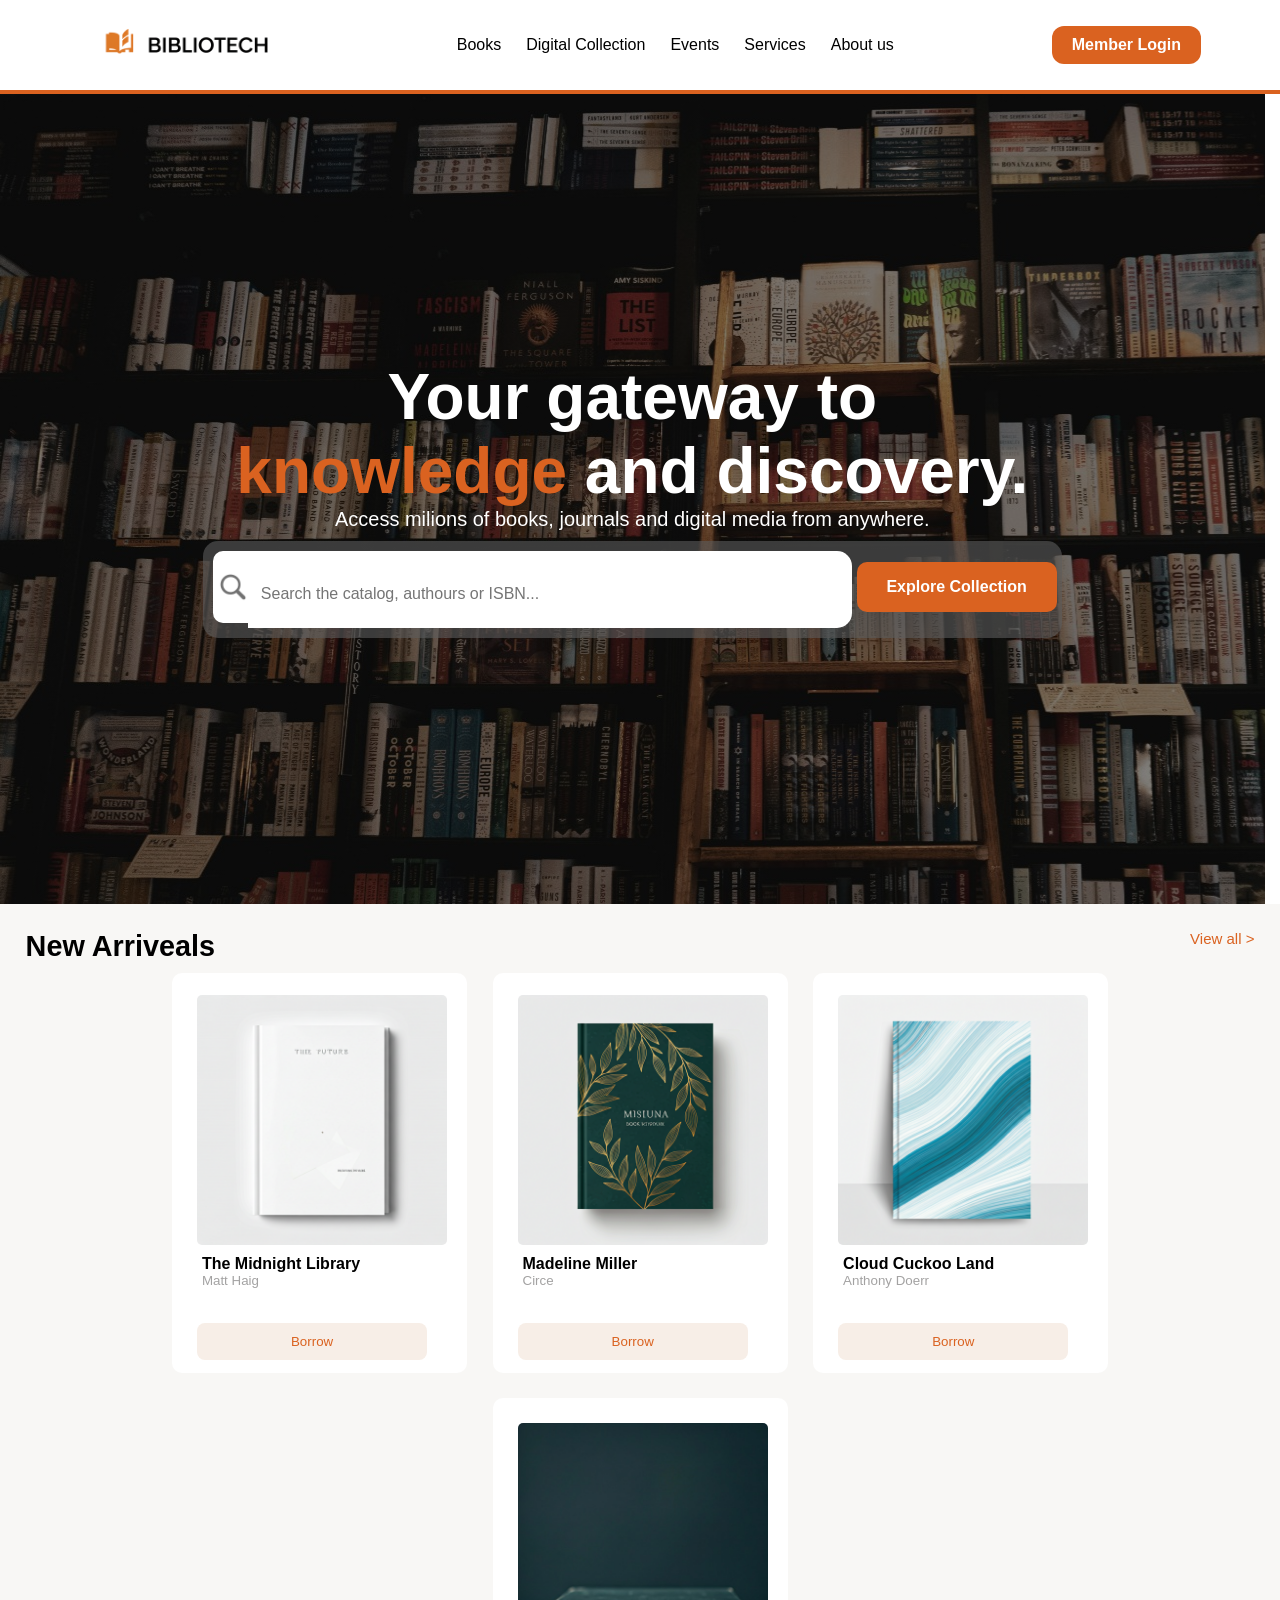
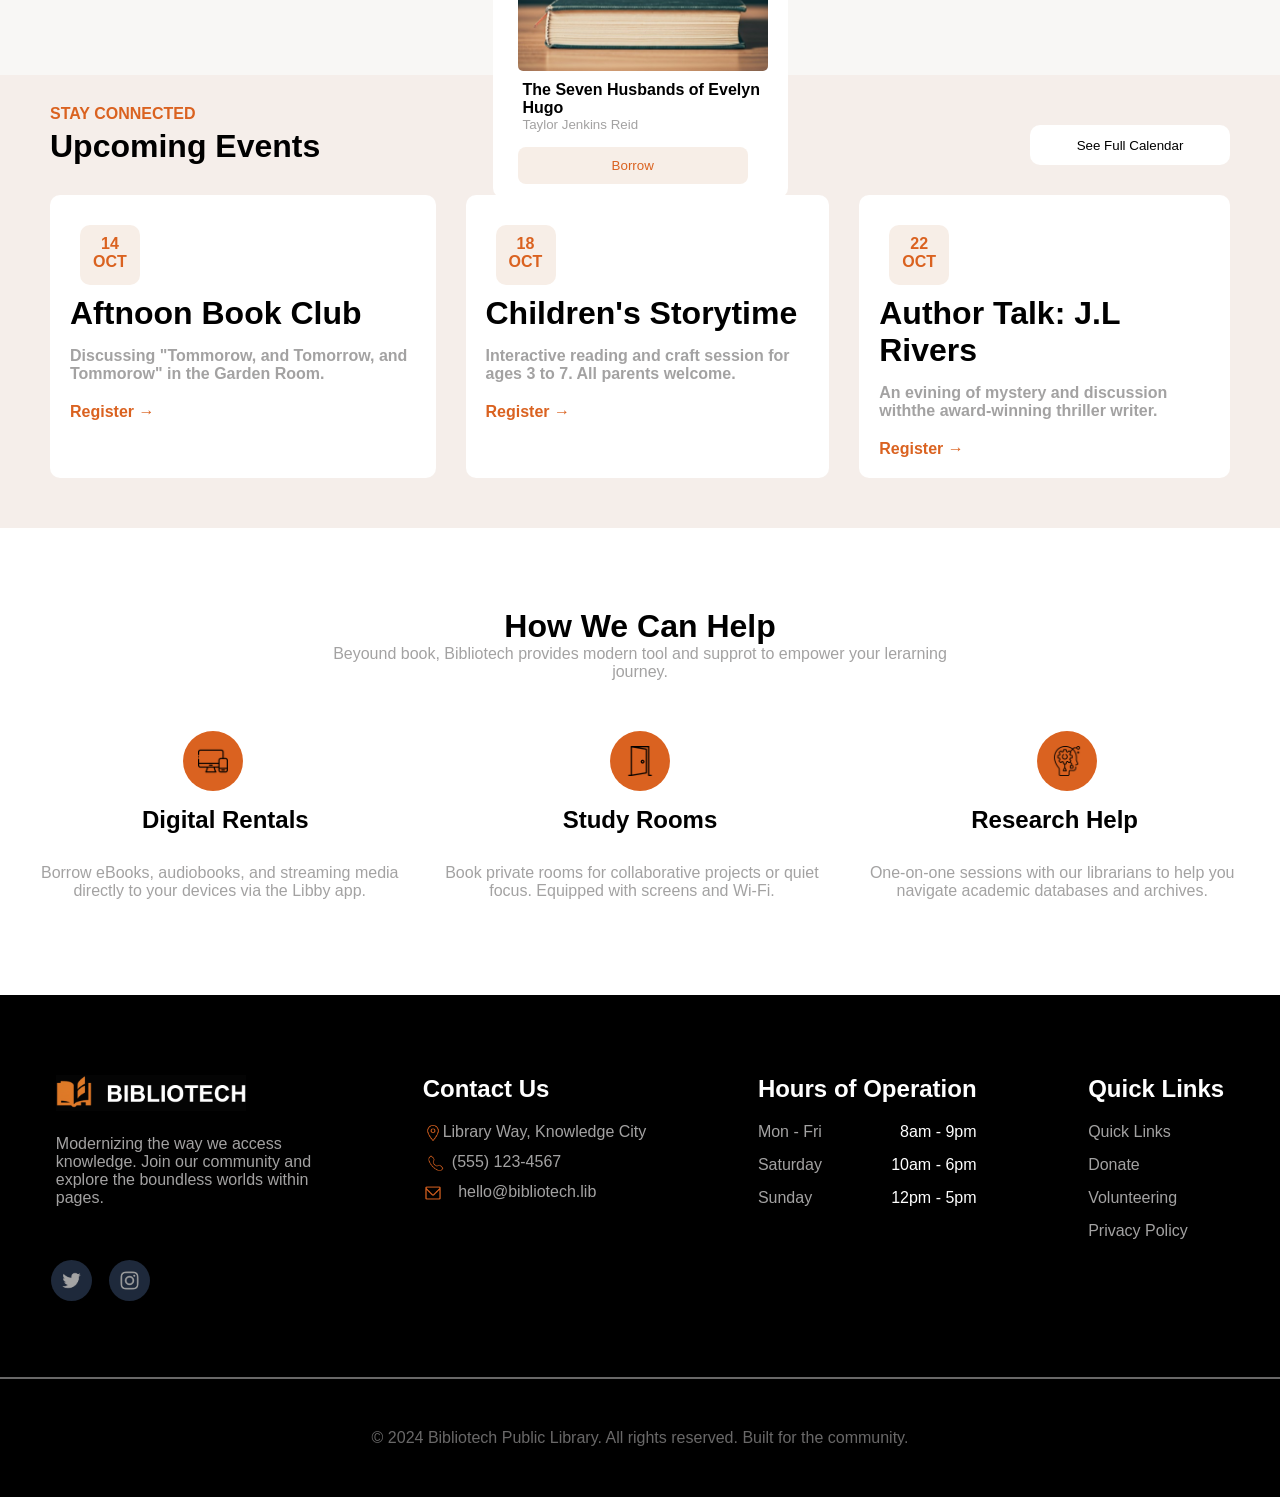
==== index.html @ c376c0cd "feat (index.html e index.css)" ====
<!DOCTYPE html>
<html lang="en">

 <head>
    <meta charset="UTF-8">
    <meta name="viewport" content="width=device-width, initial-scale=1.0">
    <title>BIBLIOTECH</title>
    <link rel="stylesheet" href="index.css" 
</head>

<body>
    <div class="cabecalho">
        <img src="assets/logo copy.png" class="logo">
        <div class="itens">
            <p> Books</p>
            <p> Digital Collection</p>
            <p> Events</p>
            <p> Services</p>
            <p> About us</p>
        </div>
        <input type="button" value="Member Login" class="botao">
    </div>

    <div class="section1">
        <h1> Your gateway to<br> <span class = "know"> knowledge </span> and discovery.</h1>
        <p> Access milions of books, journals and digital media from anywhere.</p>

        <div class="input_container">
            <div class="lupa_falsa">
                <img src="assets/lupa_falsa.png" alt="">
            </div>
            <input type="text" class="pesquisa" placeholder="Search the catalog, authours or ISBN...">
            <input type="button" class="botao_input" value="Explore Collection">
        </div>
    </div>

    <div class="livros">
       
        <div class="test">
            <h2>New Arriveals</h2>
            <p> View all ></p>
        </div> 
    
        <div class="cards">
            <div class="card">
                <input type="button" value="Borrow" class="im_a_book">
                    <p>Matt Haig</p>
                    <h4>The Midnight Library </h4>
                <img src="assets/L1.png" alt="">
            </div>

            <div class="card">
                <input type="button" value="Borrow" class="im_a_book">
                    <p>Circe</p>
                    <h4>Madeline Miller </h4>
                <img src="assets/L2.png" alt="">
            </div>

            <div class="card">
                <input type="button" value="Borrow" class="im_a_book">
                <p>Anthony Doerr</p>    
                <h4>Cloud Cuckoo Land </h4> 
                <img src="assets/L3.png" alt="">
            </div>

            <div class="card">
                <button class="im_a_book"">Borrow</button>
                    <p style=" padding-bottom: 15px; padding-left: 15px" >Taylor Jenkins Reid</p>
                    <h4>The Seven Husbands of Evelyn Hugo </h4>
                <img src="assets/L4.png">
                 
            </div>           
        </div>
    </div>

    <div class="end"> 
        <div class="end_text">
            <p> STAY CONNECTED</p>
            <h3>Upcoming Events</h3>
        </div>
        <div>
            <input type="button" value="See Full Calendar" class="end_button">
        </div>

        <div class="end_cards">
            <div class="end_card">
                <div class="bt">
                    <p>14</p>
                    <p> OCT</p>
                </div>
                <div class="bt_text">
                    <h4>Aftnoon Book Club</h4>
                    <p> Discussing "Tommorow, and Tomorrow, and Tommorow" in the Garden Room. </p>
                </div>
                <a href="#" class="register">Register</a>
            </div>

             <div class="end_card">
                <div class="bt">
                    <p>18</p>
                    <p> OCT</p>
                </div>
                <div class="bt_text">
                     <h4>Children's Storytime</h4>
                     <p> Interactive reading and craft session for ages 3 to 7. All parents welcome. </p>
                </div>
                <a href="#" class="register">Register</a>
            </div>

             <div class="end_card">
                <div class="bt">
                    <p>22</p>
                    <p>OCT</p>
                </div>
                <div class="bt_text">
                    <h4>Author Talk: J.L Rivers</h4>
                    <p>An evining of mystery and discussion withthe award-winning thriller writer.  </p>
                </div>
                <a href="#" class="register">Register</a>
            </div>
        </div>
    </div>

    <div class="last">
            <div class="last_head">
                <h1>How We Can Help</h1>
                <p>Beyound book, Bibliotech provides modern tool and supprot to empower your lerarning <br> journey.</p>
            </div>
            <div class="circulos">
                <div class="circulo"> <img src="assets/cir1.png" alt=""> </div>
                <div class="circulo"> <img src="assets/cir2.png" alt=""> </div>
                <div class="circulo"> <img src="assets/cir4.png" alt=""></div>
            </div>
            <div class="last_mid">
                <h2>Digital Rentals</h2>  
                <h2>Study Rooms</h2>    
                <h2>Research Help</h2>    
            </div>
            <div class="last_mids">
                <p>Borrow eBooks, audiobooks, and streaming media directly to your devices via the Libby app.</p>
                <p>Book private rooms for collaborative projects or quiet focus. Equipped with screens and Wi-Fi.</p>
                <p>One-on-one sessions with our librarians to help you navigate academic databases and archives.</p>
            </div>
    </div>

    <div class="footer">
        <div class="footer_c1">
            <img src="assets/logoletrabanca.png" alt="">
            <p>Modernizing the way we access
            <br>knowledge. Join our community and 
            <br>explore the boundless worlds within 
            <br>pages.</p>
        </div>
        <div class="footer_c2">
            <h2>Contact Us</h2>
            <div class="loc">
                <img src="assets/loc.png" alt=""><p> Library Way, Knowledge City</p>
            </div>
            <div class="cont">
                <img src="assets/contato.png" alt=""><p>(555) 123-4567</p>
            </div>
            <div class="email">
                <img src="assets/email.png" alt=""> <p>hello@bibliotech.lib</p>
            </div>
        </div>
        <div class="footer_c3">
            <h2>Hours of Operation</h2>
            <div class="mon"> 
                <p>Mon - Fri</p>
                <p style="color: white"> 8am - 9pm</p>
            </div>
            <div class="sat">
                <p>Saturday </p>
                <p style="color: white">10am - 6pm</p>
            </div>
            <div class="sun">
                <p>Sunday </p>
                <p style="color: white">12pm - 5pm</p>
            </div>
        </div>
        <div class="footer_c4">
            <h2>Quick Links</h2>
            <a href="#" class="c4" style="padding-bottom: 15px;">Quick Links</a>
            <a href="#" class="c4" style="padding-bottom: 15px;">Donate</a>
            <a href="#" class="c4" style="padding-bottom: 15px;">Volunteering</a>
            <a href="#" class="c4">Privacy Policy</a>
        </div>
    </div>
    <div class="footer_icon">
        <img src="assets/twitter-removebg-preview.png" alt="">
        <img src="assets/insta-removebg-preview.png" alt="">
    </div>

    <div class="rights">
        <p>© 2024 Bibliotech Public Library. All rights reserved. Built for the community.</p>
    </div>

</body>
</html>
---- index.css ----
* {
    margin: 0;
}

.cabecalho{
    display: flex;
    justify-content: center;
    justify-content: space-around;
    align-items: center;
    border-bottom: 4px solid;
    border-color: #DA6220;
    height: 10vh;
    font-family: sans-serif;
}

.logo{
    width: 220px;
}

.itens{
    display: flex;
    gap: 25px;
}

.botao{
    background-color: #DA6220;
    border-radius: 12px;
    padding: 10px 20px;
    border: none;
    color: white;
    font-size: medium;
    font-weight: bold;
}

.botao:hover{
    background-color: #ab5b1e;
}

.section1{
    color: white;
    width: 98.8vw;
    height: 90vh;
    display: flex;
    justify-content: center;
    align-items: center;
    background: linear-gradient(rgb(0,0,0,0.50), rgb(0,0,0,0.50)), url(assets/bibliotecaFundo.png);
    flex-direction: column;
    font-family: sans-serif;
}

.section1 h1{
    color:#ffffff;
    font-size: 4rem;
    font-weight: 800;
    text-align: center;
}

.section1 p{
    font-size: 20px;
    padding-bottom: 10px;
}

.know{
    color: #DA6220;
}

.input_container{
    padding: 0.4vw;
    border-radius: 15px;
    background-color: rgba(93, 93, 93, 0.594);
    font-family: sans-serif;
    display: flex;
    flex-direction: row;
}

.pesquisa{
    padding: 2vh 11vw 1vh 1vw;
    border: none;
    font-size: 1rem;
    border-radius: 0 15px 15px 0;
    width: 450px;
    height: 50px;
    margin: 5px 5px 5px 0;
    font-family: sans-serif;
}

.botao_input{
    padding: 1.5vh;
    font-family: sans-serif;
    border: none;
    background-color: #DA6220;
    border-radius: 10px;
    height: 50px;
    width: 200px;
    margin-top: 16px;
    color: white;
    font-size: medium;
    font-weight: bold;
}

.botao_input:hover{
    background-color:#ab5b1e;
    
}

.lupa_falsa{
    display: flex;    
    justify-content: center;
    align-items: center;
    display: flex;
    background-color: white;
    border-radius: 10px 0 0 10px;
    height: 72px;
    margin: 5px 0 5px 5px
}

.lupa_falsa img{
    width: 30px;
    height: 30px;
    padding-left: 5px;
}

.livros{
    height: 80vh;
    padding: 2vw;
    flex-wrap: wrap;
    background-color: #F8F7F5;
    font-family: sans-serif;
}

.test{
    display: flex;
    font-family: sans-serif;
    justify-content: space-between;
    font-size: larger;
    margin-bottom: 10px;
}
.test p{ 
    color: #DA6220;
    font-size: 15px;
}

.cards{
    display: flex;
    flex-wrap: wrap;
    gap: 2vw;
    justify-content: center;
    
}

.card{
    background-color: rgb(255, 255, 255);
    height:370px;
    width: 280px;
    border-radius: 10px;
    display: flex;
    flex-direction: column-reverse;
    justify-content: center;
    padding-bottom: 15px;
    padding-left: 15px;
    padding-top: 15px;
}

.card p{
    font-size: smaller;
    color: #a3a2a2;
    padding-bottom: 35px;
    padding-left: 15px;
}

.card h4{
    padding-left: 15px;
}

.card img{
    max-width: 250px;
    max-height: auto;
    border-radius: 15px;
    justify-content:space-around;
    display: flex;
    gap: 30px; 
    border: 3px;
    padding: 10px;
}

.im_a_book{
    padding: 11px;
    width: 18vw;
    background-color: #F7EEE7;
    border-radius: 8px;
    border: none;
    color: #DA6220;
    margin-bottom: px;
    display: flex;
    justify-content: center;
    margin-left: 10px;
}
.im_a_book:hover{
    background-color: #DA6220;
    color:#F7EEE7
}

.end{
    display: flex;
    justify-content: space-between;
    background-color: #F5EEEA;
    align-items: end;
    flex-wrap: wrap;
    padding: 30px;
}

.end_text{
    width: 50vw;
    font-family: sans-serif;
    margin-left: 20px;
}

.end_text h3{
    font-size: 2rem;
    padding-top: 5px;
}

.end_button{
    background-color: #ffffff;
    width: 200px;
    height: 40px;
    border-radius: 10px;
    border: none;
    margin-right: 20px;
}
.end_button:hover{
    background-color: #DA6220;
    color: white;
}

.end p{
    color:#DA6220;
    font-family: sans-serif;
    font-weight: bold;
}

.end h4{
    font-family: sans-serif;
    font-size: 2rem;

}

.end_card{
    background-color: #ffffff;
    border-radius: 10px;
    font-family: sans-serif;
    padding:20px;
    margin-top: 10px;
}

.end_card p{
    color: #000000;
    justify-content: center;
    display: flex;
}

.bt{
    background-color: #F7EEE7;
    border: none;
    border-radius: 10px;
    margin: 10px;
    width: 40px;
    height: 40px;
    color: #DA6220;
    font-weight: bold;
    font-size: 1rem;
    padding: 10px;
}

.bt h3{
    font-family: sans-serif;
    padding: 5px;
}

.bt p{
    color:#DA6220;
}

.bt_text p{
    padding-bottom: 20px;
    padding-top: 15px;
    color: #a3a2a2;
}

.register{
    color: #DA6220;
    font-weight: bold;
    text-decoration: none;
    margin-top: 15px;
}

.register::after {
  content: " →";
}

.end_cards{
    display: flex;
    justify-content: space-between;
    gap: 30px;
    margin: 20px;
}

.last{
    padding-top: 80px;
    font-family: sans-serif;
    padding-bottom: 80px;
}

.last h1{
    display: flex;
    justify-content: center;
}

.last p{
    display: flex;
    justify-content: center;
    align-items: center;
    text-align: center;
    color: #a3a2a2
}

.circulos{
    display: flex;
    justify-content: space-around;
    padding-top: 50px;
}

.circulo{
    background-color: #DA6220;
    width: 60px;
    height: 60px;
    border-radius: 30px;
    display: flex;
    justify-content: center;
    text-align: center;
}

.circulo img{
    width: 30px;
    height: 30px;
    padding: 15px;
}

.last_mid{
    display: flex;
    justify-content: center;
    text-align: center;
    justify-content: space-around;
    padding: 15px;
}

.last_mids{
    display: flex;
    justify-content: center;
    text-align: center;
    justify-content: space-around;
    padding: 15px;
    color: #a3a2a2;
}

.footer{
    background-color: #000000;
    display: flex;
    justify-content: space-around;
    padding-top: 80px;
    font-family: sans-serif;
}

.footer_c1{
    color:#a3a2a2;
}

.footer_c1 img{
    width: 190px;
    height: auto;
    padding-bottom: 20px;
}

.footer_c2{
    color: #a3a2a2;
}

.footer_c2 h2{
    color: white;
    padding-bottom: 20px;
}

.footer_c2 img{
    width: 20px;
    height: 20px;
    display: flex;
    padding-bottom: 10px;
}

.loc{
    display: flex;
    justify-content: space-around;
}

.cont{
    display: flex;
    justify-content: space-around;
    padding-right: 82px;
}

.email{
    display: flex;
    justify-content: space-between;
    padding-right: 50px;
}

.footer_c3 p{
    color: #a3a2a2;
    display: flex;
    padding-bottom: 15px;
}

.footer_c3 h2{
    color: white;
    padding-bottom: 20px;
}

.mon{
    display: flex;
    justify-content: space-between;
}

.sat{
    display: flex;
    justify-content: space-between;
}

.sun{
    display: flex;
    justify-content: space-between;
}

.footer_c4{
    display: flex;
    flex-direction: column;
    color: white;
    padding-bottom: 20px;
}

.footer_c4 h2{
    padding-bottom: 20px;

}

.c4 {
    color: #a3a2a2 ;
}

.footer_icon{
    background-color: #000000;
    padding-left: 3vw;
    padding-bottom: 8vh;
}

.footer_icon img{
    width: 1.8vw;
    background-color: #1E293B;
    padding: 1vh;
    border-radius: 50%;
    margin-left: 1vw;
}

.rights{
    padding-top: 50px;
    background-color: #000000;
    color: #696868; 
    display: flex;
    justify-content: center;
    font-family: sans-serif;
    padding: 50px;
    border-top: 2px solid;
}

a{
    text-decoration: none;
}
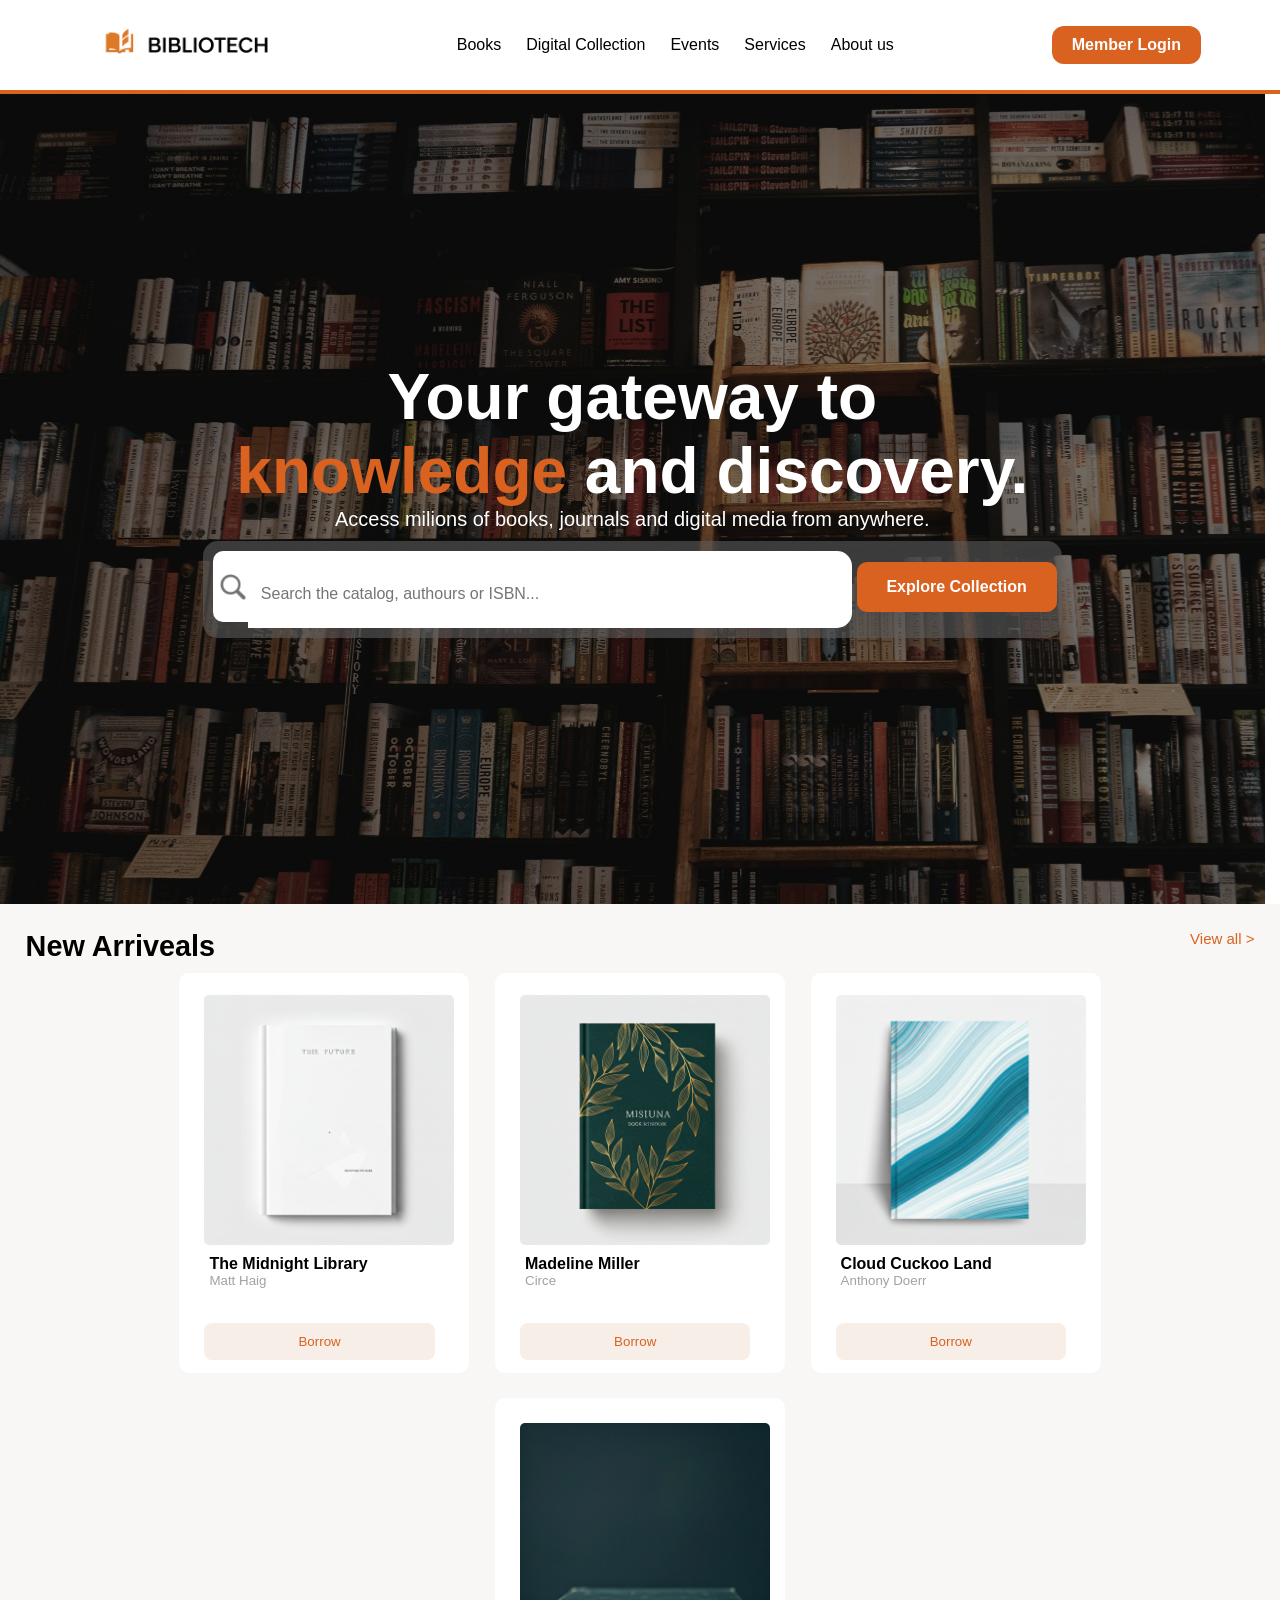
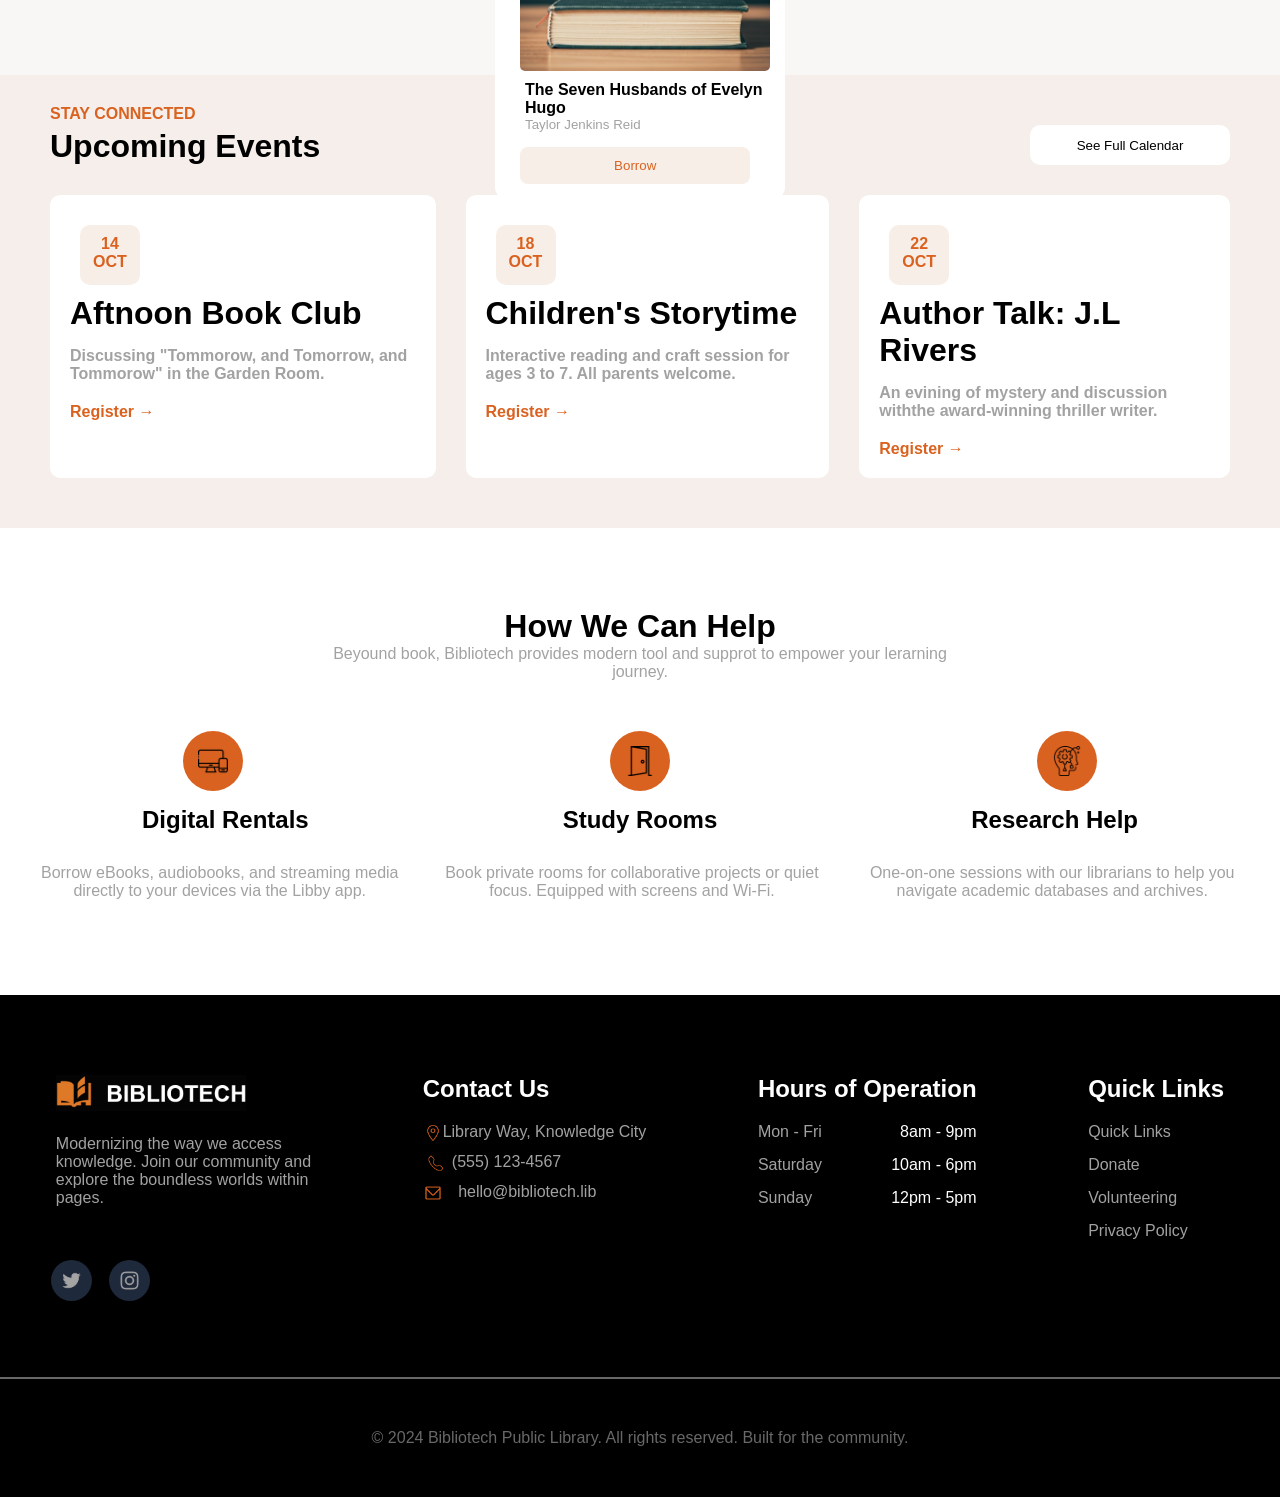
==== commit 1144bd09: "style (index.css)" ====
--- a/index.html
+++ b/index.html
@@ -5,7 +5,7 @@
     <meta charset="UTF-8">
     <meta name="viewport" content="width=device-width, initial-scale=1.0">
     <title>BIBLIOTECH</title>
-    <link rel="stylesheet" href="index.css" 
+    <link rel="stylesheet" href="index.css" >
 </head>
 
 <body>
--- a/index.css
+++ b/index.css
@@ -110,7 +110,7 @@
     display: flex;
     background-color: white;
     border-radius: 10px 0 0 10px;
-    height: 72px;
+    height: 71px;
     margin: 5px 0 5px 5px
 }
 
@@ -151,7 +151,7 @@
 .card{
     background-color: rgb(255, 255, 255);
     height:370px;
-    width: 280px;
+    width: 275px;
     border-radius: 10px;
     display: flex;
     flex-direction: column-reverse;
@@ -190,11 +190,11 @@
     border-radius: 8px;
     border: none;
     color: #DA6220;
-    margin-bottom: px;
     display: flex;
     justify-content: center;
     margin-left: 10px;
 }
+
 .im_a_book:hover{
     background-color: #DA6220;
     color:#F7EEE7
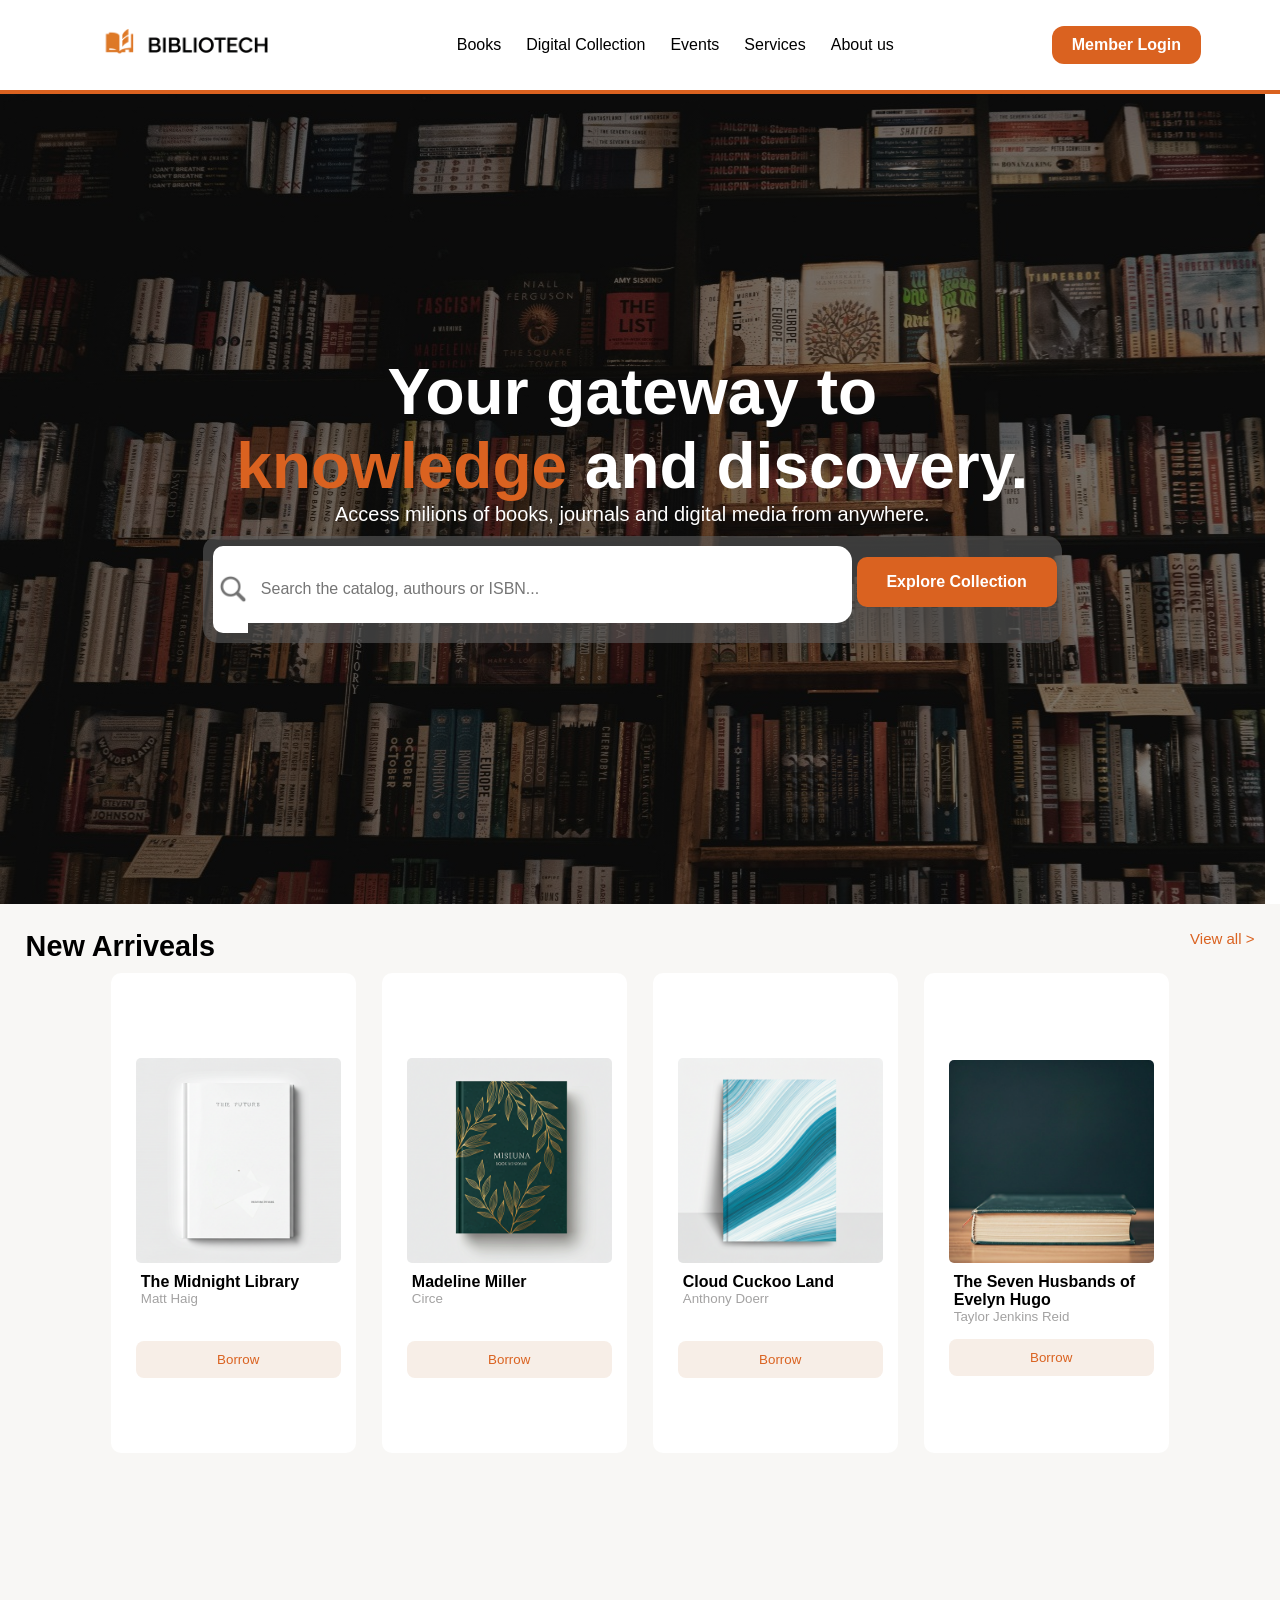
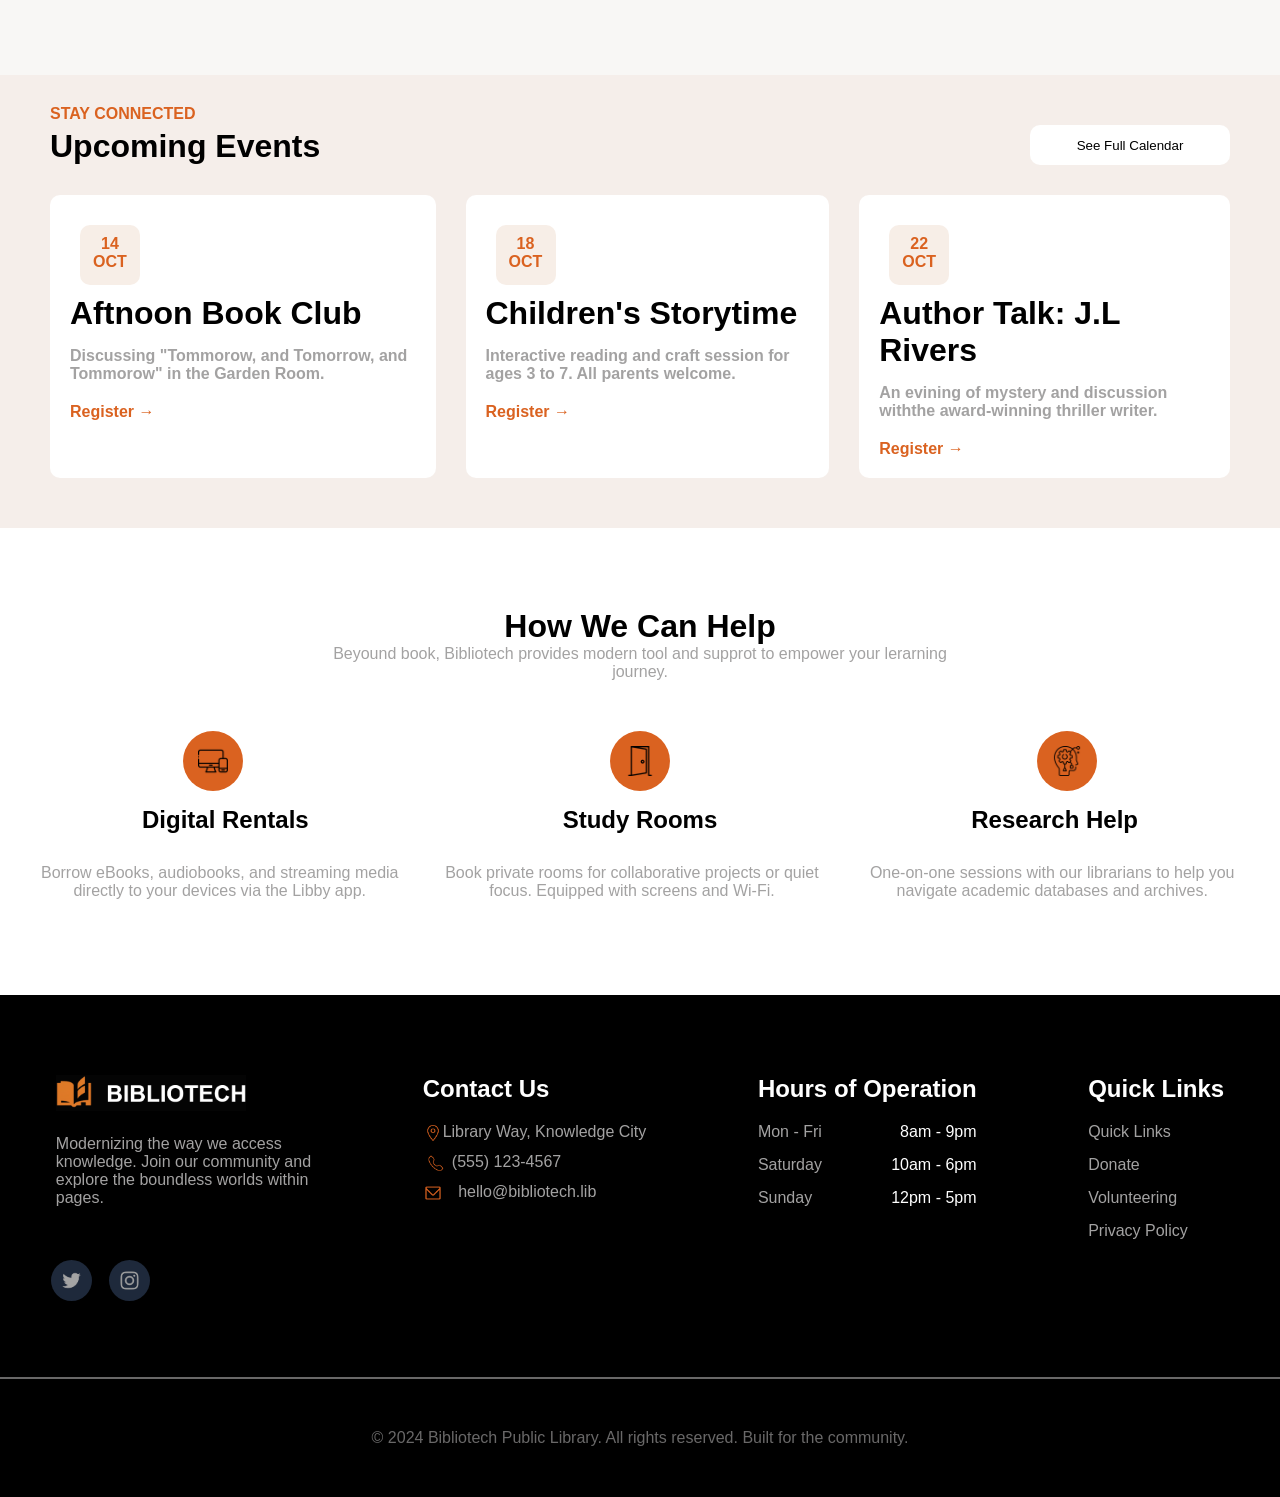
==== commit 219340c9: "fix (.html e .css)" ====
--- a/index.html
+++ b/index.html
@@ -66,7 +66,7 @@
             <div class="card">
                 <button class="im_a_book"">Borrow</button>
                     <p style=" padding-bottom: 15px; padding-left: 15px" >Taylor Jenkins Reid</p>
-                    <h4>The Seven Husbands of Evelyn Hugo </h4>
+                    <h4>The Seven Husbands of <br>Evelyn Hugo </h4>
                 <img src="assets/L4.png">
                  
             </div>           
--- a/index.css
+++ b/index.css
@@ -110,7 +110,7 @@
     display: flex;
     background-color: white;
     border-radius: 10px 0 0 10px;
-    height: 71px;
+    height: 9.6vh;
     margin: 5px 0 5px 5px
 }
 
@@ -150,8 +150,8 @@
 
 .card{
     background-color: rgb(255, 255, 255);
-    height:370px;
-    width: 275px;
+    height:50vh;
+    width: 18vw;
     border-radius: 10px;
     display: flex;
     flex-direction: column-reverse;
@@ -173,7 +173,7 @@
 }
 
 .card img{
-    max-width: 250px;
+    max-width: 16vw;
     max-height: auto;
     border-radius: 15px;
     justify-content:space-around;
@@ -185,7 +185,7 @@
 
 .im_a_book{
     padding: 11px;
-    width: 18vw;
+    width: 16vw;
     background-color: #F7EEE7;
     border-radius: 8px;
     border: none;
